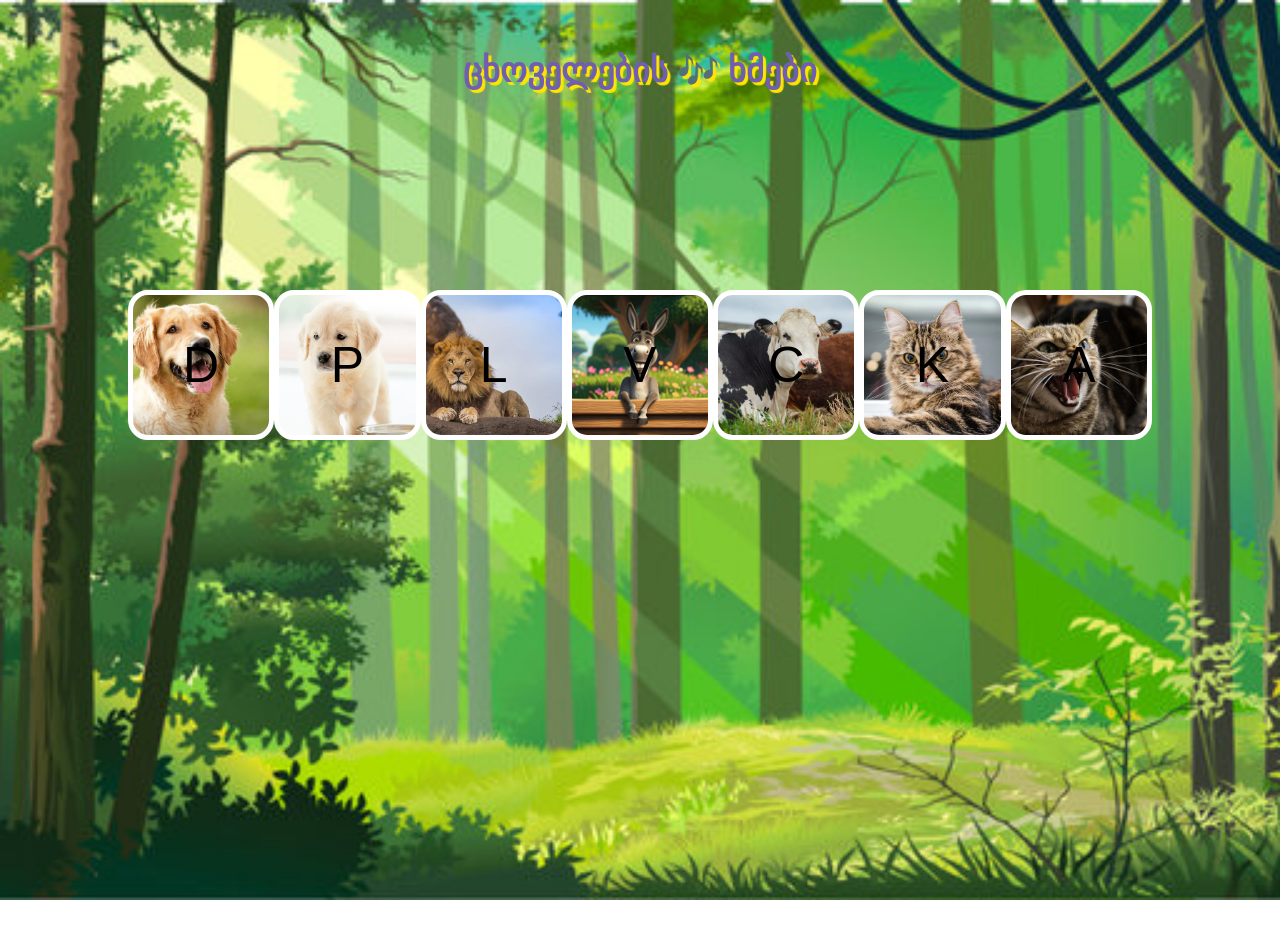
==== index.html @ 3ac44129 "FunnyAnimals" ====
<!DOCTYPE html>
<html lang="en">
<head>
    <meta charset="UTF-8">
    <meta name="viewport" content="width=device-width, initial-scale=1.0">
    <link rel="stylesheet" href="style/style.css">
    <title>Template</title>
</head>
<body>
    <header>
        <h1>
            <a href="index.html">
                ცხოველების 🎶 ხმები
            </a>
        </h1>
    </header>
    <main>
        <div class="flex animalsCont">
            <p class="animal flex d">D</p>
            <p class="animal flex p">P</p>
            <p class="animal flex l">L</p>
            <p class="animal flex v">V</p>
            <p class="animal flex c">C</p>
            <p class="animal flex k">K</p>
            <p class="animal flex a">A</p>
        </div>
    </main>
    <footer></footer>
    <script src="js/scripts.js"></script>
    <script src="js/test.js"></script>
</body>
</html>
---- style/style.css ----
*{
    margin: 0;
    padding: 0;
    list-style-type: none;
    text-decoration: none;
    box-sizing: border-box;
    font-family: 'Franklin Gothic Medium', 'Arial Narrow', Arial, sans-serif;
}
.flex{
    display: flex;
    justify-content: space-between;
    align-items: center;
}
body{
    width: 100%;
    height: 100vh;
    background-image: url(../assets/img/bg.jpg);
    background-repeat: no-repeat;
    background-size: cover;
    background-attachment: fixed;
    background-position: center;
}
h1{
    text-align: center;
    margin: 50px;
}
h1 a{
    font-size: 34px;
    color: #705fb0;
    text-shadow: 3px 3px 1px #ffe600;
}
.animalsCont{
    width: 80%;
    margin: 0 auto;
    margin-top: 200px;
}
.animal.flex{
    align-items: center;
    justify-content: center;
    font-size: 50px;
}
.animal{
    width: 150px;
    height: 150px;
    background-color: rgba(255, 255, 255, 0.7);
    border-radius: 20px;
    border: 5px solid #ffffff;
    background-repeat: no-repeat;
    background-size: cover;
    background-position: center;
}
.d{
    background-image: url(../assets/img/dog.jpg);
}
.p{
    background-image: url(../assets/img/puppy.webp);
}
.l{
    background-image: url(../assets/img/lion.jpg);
}
.v{
    background-image: url(../assets/img/donkey.webp);
}
.c{
    background-image: url(../assets/img/cow.webp);
}
.k{
    background-image: url(../assets/img/cat.jpg);
}
.a{
    background-image: url(../assets/img/angrycat.webp);
}
@media only screen and (max-width:390px){
    h1{
        background-color: rgba(255, 255, 255, 0.7);
        padding: 20px;
        border-radius: 20px;
    }
    .animal{
        color: rgba(0, 0, 0, 0);
    }
    .animalsCont.flex{
        flex-wrap: wrap;
    }
    .animalsCont{
        margin-top: 0;
    }

}
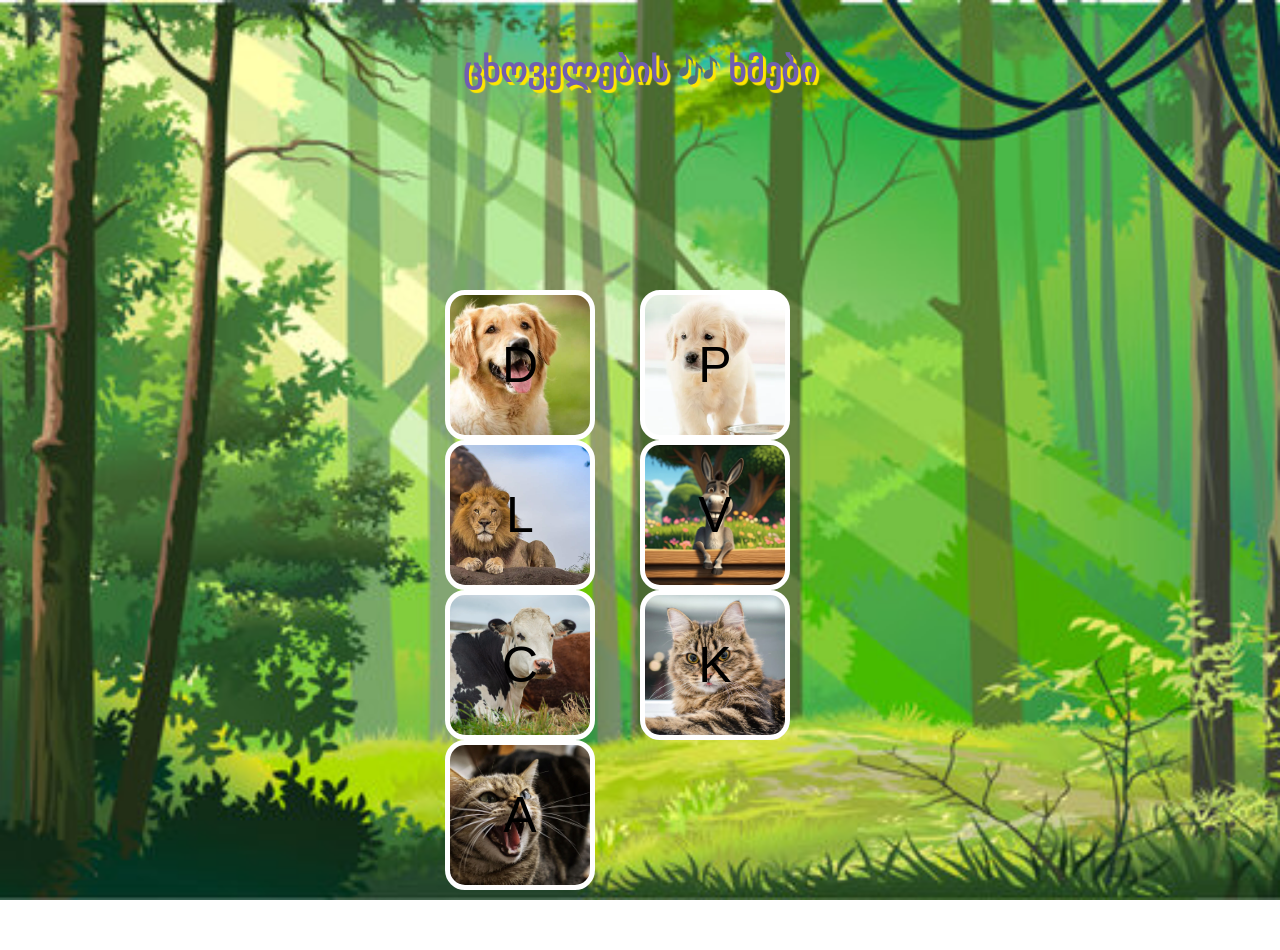
==== commit c9f3da4f: "layout update" ====
--- a/index.html
+++ b/index.html
@@ -15,7 +15,7 @@
         </h1>
     </header>
     <main>
-        <div class="flex animalsCont">
+        <div class="animalsCont">
             <p class="animal flex d">D</p>
             <p class="animal flex p">P</p>
             <p class="animal flex l">L</p>
--- a/style/style.css
+++ b/style/style.css
@@ -19,6 +19,7 @@
     background-size: cover;
     background-attachment: fixed;
     background-position: center;
+    padding-bottom: 50px;
 }
 h1{
     text-align: center;
@@ -30,9 +31,12 @@
     text-shadow: 3px 3px 1px #ffe600;
 }
 .animalsCont{
-    width: 80%;
+    max-width: 390px;
     margin: 0 auto;
     margin-top: 200px;
+    display: grid;
+    grid-template-columns: repeat(2, 1fr);
+    grid-template-rows: repeat(4, 1fr);
 }
 .animal.flex{
     align-items: center;
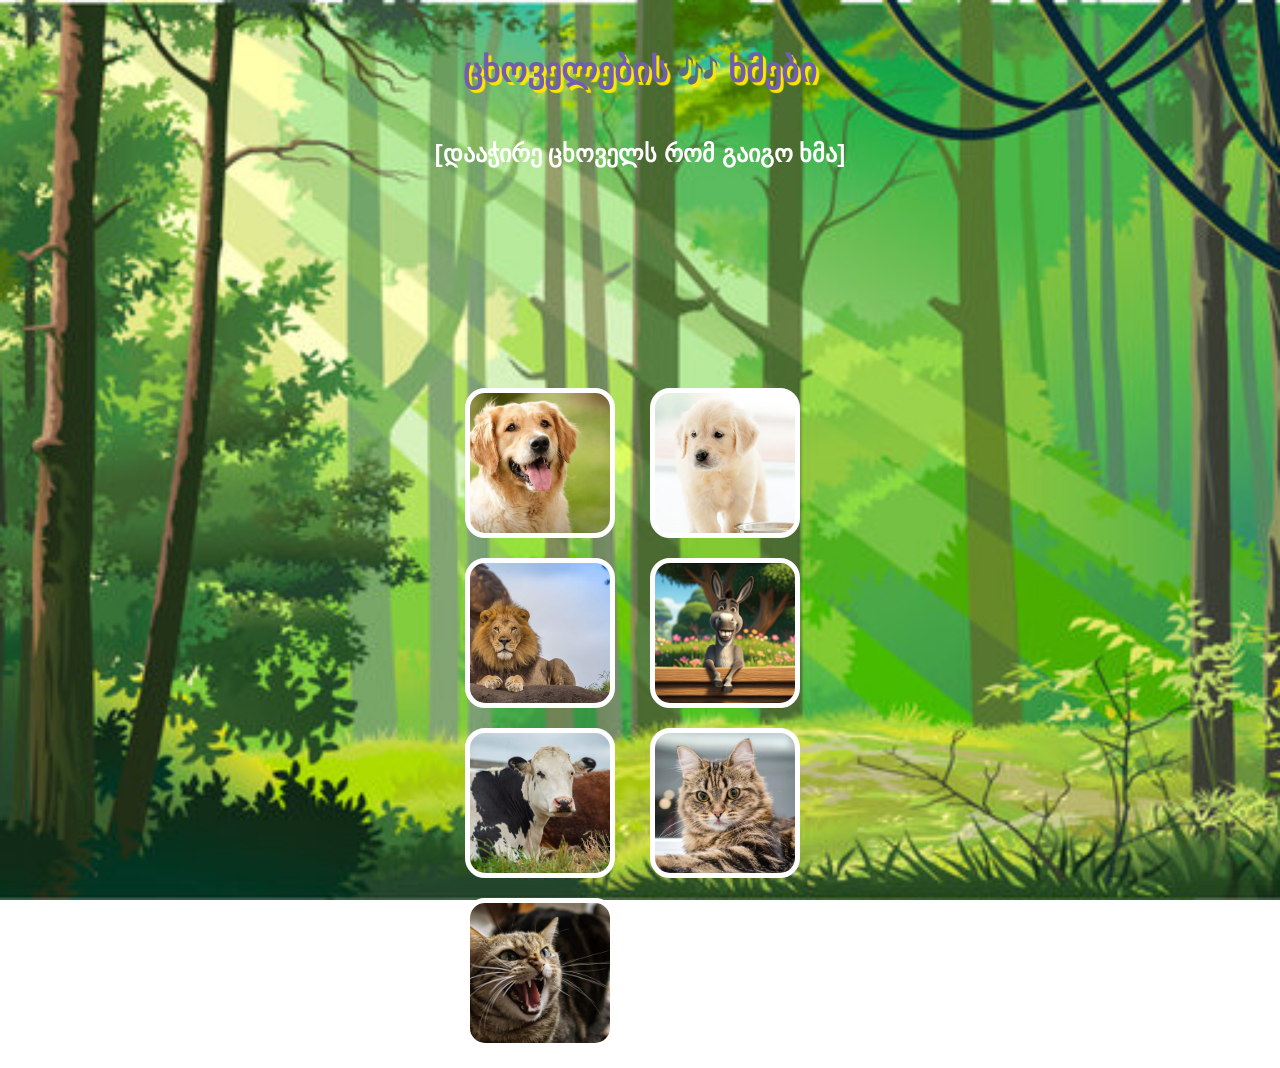
==== commit f94eded5: "update" ====
--- a/index.html
+++ b/index.html
@@ -4,7 +4,7 @@
     <meta charset="UTF-8">
     <meta name="viewport" content="width=device-width, initial-scale=1.0">
     <link rel="stylesheet" href="style/style.css">
-    <title>Template</title>
+    <title>ცხოველების 🎶 ხმები</title>
 </head>
 <body>
     <header>
@@ -13,16 +13,17 @@
                 ცხოველების 🎶 ხმები
             </a>
         </h1>
+        <h2>[დააჭირე ცხოველს რომ გაიგო ხმა]</h2>
     </header>
     <main>
         <div class="animalsCont">
-            <p class="animal flex d">D</p>
-            <p class="animal flex p">P</p>
-            <p class="animal flex l">L</p>
-            <p class="animal flex v">V</p>
-            <p class="animal flex c">C</p>
-            <p class="animal flex k">K</p>
-            <p class="animal flex a">A</p>
+            <p class="animal flex d"></p>
+            <p class="animal flex p"></p>
+            <p class="animal flex l"></p>
+            <p class="animal flex v"></p>
+            <p class="animal flex c"></p>
+            <p class="animal flex k"></p>
+            <p class="animal flex a"></p>
         </div>
     </main>
     <footer></footer>
--- a/style/style.css
+++ b/style/style.css
@@ -30,6 +30,10 @@
     color: #705fb0;
     text-shadow: 3px 3px 1px #ffe600;
 }
+h2{
+    text-align: center;
+    color: #ffffff;
+}
 .animalsCont{
     max-width: 390px;
     margin: 0 auto;
@@ -37,6 +41,8 @@
     display: grid;
     grid-template-columns: repeat(2, 1fr);
     grid-template-rows: repeat(4, 1fr);
+    gap: 20px;
+    padding: 20px;
 }
 .animal.flex{
     align-items: center;
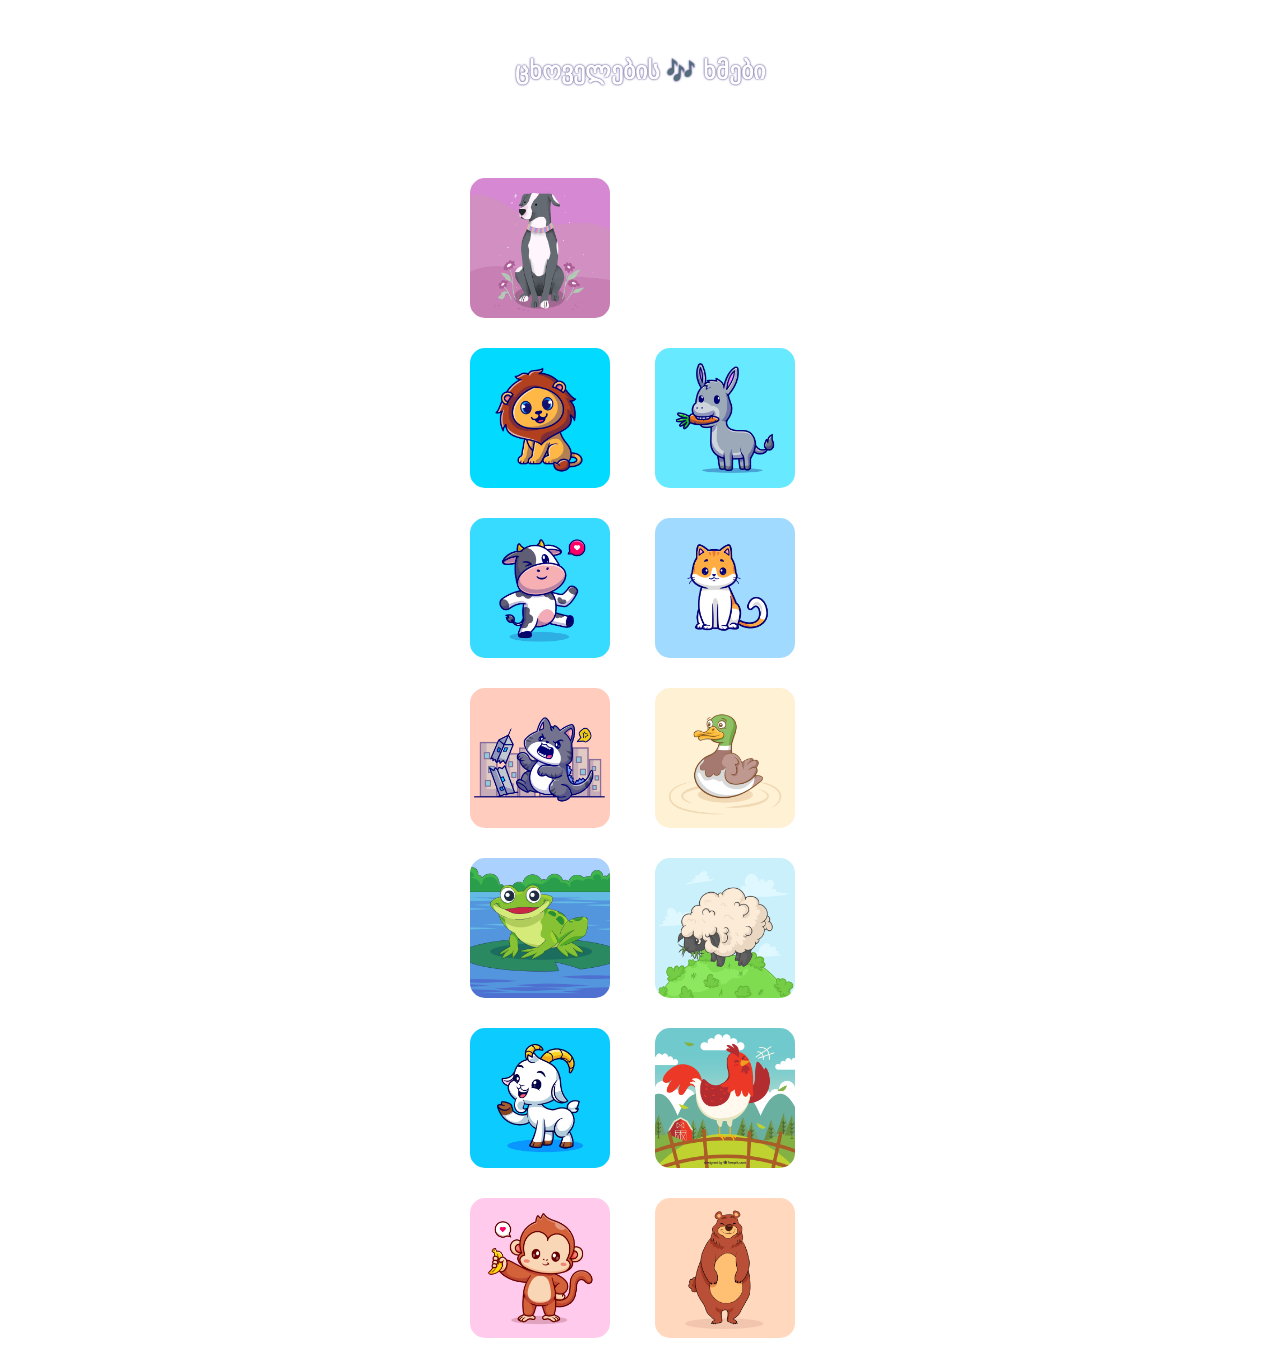
==== commit 3105894c: "new app" ====
--- a/index.html
+++ b/index.html
@@ -17,13 +17,20 @@
     </header>
     <main>
         <div class="animalsCont">
-            <p class="animal flex d"></p>
-            <p class="animal flex p"></p>
-            <p class="animal flex l"></p>
-            <p class="animal flex v"></p>
-            <p class="animal flex c"></p>
-            <p class="animal flex k"></p>
-            <p class="animal flex a"></p>
+            <p class="animal flex dog" animalname="dog"></p>
+            <p class="animal flex puppy" animalname="puppy"></p>
+            <p class="animal flex lion" animalname="lion"></p>
+            <p class="animal flex donkey" animalname="donkey"></p>
+            <p class="animal flex cow" animalname="cow"></p>
+            <p class="animal flex cat" animalname="cat"></p>
+            <p class="animal flex angrycat" animalname="angrycat"></p>
+            <p class="animal flex duck" animalname="duck"></p>
+            <p class="animal flex frog" animalname="frog"></p>
+            <p class="animal flex sheep" animalname="sheep"></p>
+            <p class="animal flex goat" animalname="goat"></p>
+            <p class="animal flex rooster" animalname="rooster"></p>
+            <p class="animal flex monkey" animalname="monkey"></p>
+             <p class="animal flex bear" animalname="bear"></p>
         </div>
     </main>
     <footer></footer>
--- a/style/style.css
+++ b/style/style.css
@@ -14,7 +14,7 @@
 body{
     width: 100%;
     height: 100vh;
-    background-image: url(../assets/img/bg.jpg);
+    background-image: url(../assets/img/forest.jpg);
     background-repeat: no-repeat;
     background-size: cover;
     background-attachment: fixed;
@@ -26,18 +26,18 @@
     margin: 50px;
 }
 h1 a{
-    font-size: 34px;
-    color: #705fb0;
-    text-shadow: 3px 3px 1px #ffe600;
+    font-size: 24px;
+    color: #ffffff;
+    text-shadow: 0 0 2px #18046b;
 }
 h2{
     text-align: center;
     color: #ffffff;
+    font-size: 14px;
 }
 .animalsCont{
     max-width: 390px;
     margin: 0 auto;
-    margin-top: 200px;
     display: grid;
     grid-template-columns: repeat(2, 1fr);
     grid-template-rows: repeat(4, 1fr);
@@ -59,26 +59,50 @@
     background-size: cover;
     background-position: center;
 }
-.d{
+.dog{
     background-image: url(../assets/img/dog.jpg);
 }
-.p{
-    background-image: url(../assets/img/puppy.webp);
+.puppy{
+    background-image: url(../assets/img/pupp.jpg);
 }
-.l{
+.lion{
     background-image: url(../assets/img/lion.jpg);
 }
-.v{
-    background-image: url(../assets/img/donkey.webp);
+.donkey{
+    background-image: url(../assets/img/donkey.jpg);
 }
-.c{
-    background-image: url(../assets/img/cow.webp);
+.cow{
+    background-image: url(../assets/img/cow.jpg);
 }
-.k{
+.cat{
     background-image: url(../assets/img/cat.jpg);
 }
-.a{
-    background-image: url(../assets/img/angrycat.webp);
+.angrycat{
+    background-image: url(../assets/img/angrycat.jpg);
+}
+.duck{
+    background-image: url(../assets/img/duck.jpg);
+}
+.frog{
+    background-image: url(../assets/img/frog.jpg);
+}
+.sheep{
+    background-image: url(../assets/img/sheep.jpg);
+}
+.cow{
+    background-image: url(../assets/img/cow.jpg);
+}
+.goat{
+    background-image: url(../assets/img/oat.jpg);
+}
+.rooster{
+    background-image: url(../assets/img/rooster.jpg);
+}
+.monkey{
+    background-image: url(../assets/img/monkey.jpg);
+}
+.bear{
+    background-image: url(../assets/img/bear.jpg);
 }
 @media only screen and (max-width:390px){
     h1{
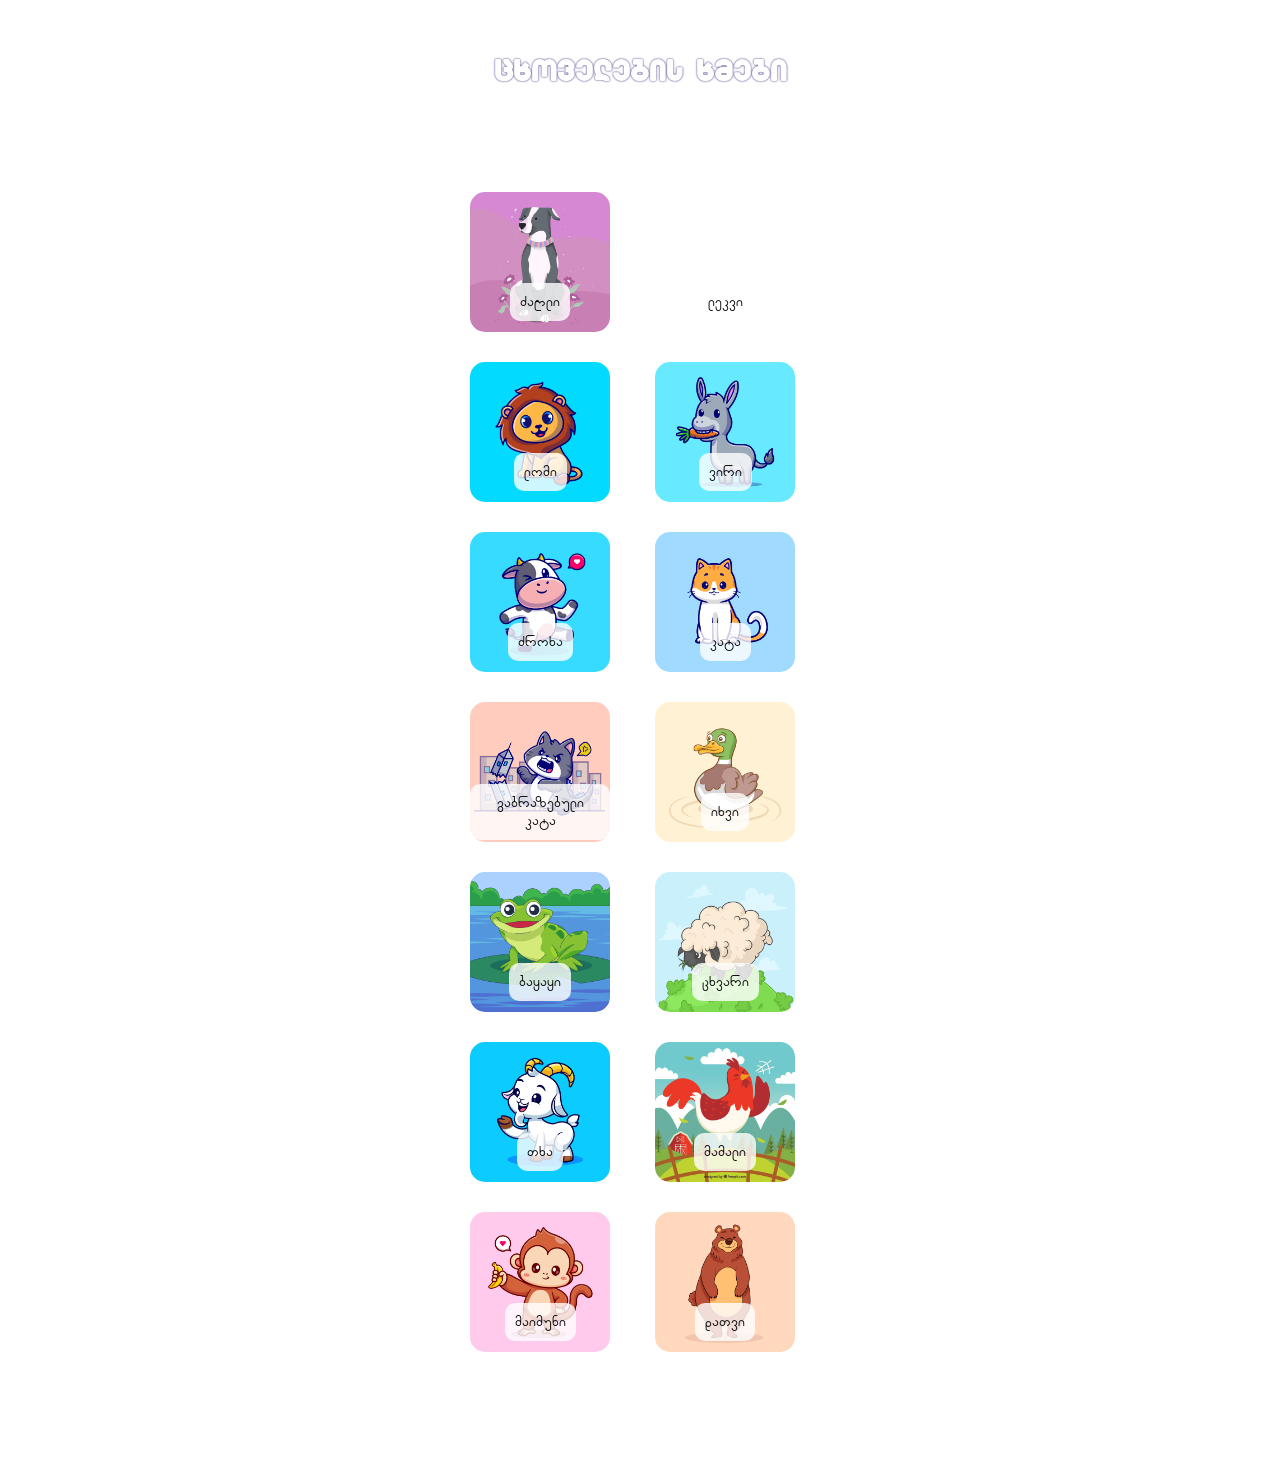
==== commit 489be20f: "final version" ====
--- a/index.html
+++ b/index.html
@@ -4,36 +4,70 @@
     <meta charset="UTF-8">
     <meta name="viewport" content="width=device-width, initial-scale=1.0">
     <link rel="stylesheet" href="style/style.css">
-    <title>ცხოველების 🎶 ხმები</title>
+    <link rel="icon" href="assets/img/sound.png">
+    <title>ცხოველების ხმები</title>
 </head>
 <body>
     <header>
         <h1>
             <a href="index.html">
-                ცხოველების 🎶 ხმები
+                ცხოველების ხმები
             </a>
         </h1>
         <h2>[დააჭირე ცხოველს რომ გაიგო ხმა]</h2>
     </header>
     <main>
         <div class="animalsCont">
-            <p class="animal flex dog" animalname="dog"></p>
-            <p class="animal flex puppy" animalname="puppy"></p>
-            <p class="animal flex lion" animalname="lion"></p>
-            <p class="animal flex donkey" animalname="donkey"></p>
-            <p class="animal flex cow" animalname="cow"></p>
-            <p class="animal flex cat" animalname="cat"></p>
-            <p class="animal flex angrycat" animalname="angrycat"></p>
-            <p class="animal flex duck" animalname="duck"></p>
-            <p class="animal flex frog" animalname="frog"></p>
-            <p class="animal flex sheep" animalname="sheep"></p>
-            <p class="animal flex goat" animalname="goat"></p>
-            <p class="animal flex rooster" animalname="rooster"></p>
-            <p class="animal flex monkey" animalname="monkey"></p>
-             <p class="animal flex bear" animalname="bear"></p>
+            <p class="animal flex dog" animalname="dog">
+                <span>ძაღლი</span>
+            </p>
+            <p class="animal flex puppy" animalname="puppy">
+                <span>ლეკვი</span>
+            </p>
+            <p class="animal flex lion" animalname="lion">
+                <span>ლომი</span>
+            </p>
+            <p class="animal flex donkey" animalname="donkey">
+                <span>ვირი</span>
+            </p>
+            <p class="animal flex cow" animalname="cow">
+                <span>ძროხა</span>
+            </p>
+            <p class="animal flex cat" animalname="cat">
+                <span>კატა</span>
+            </p>
+            <p class="animal flex angrycat" animalname="angrycat">
+                <span>გაბრაზებული კატა</span>
+            </p>
+            <p class="animal flex duck" animalname="duck">
+                <span>იხვი</span>
+            </p>
+            <p class="animal flex frog" animalname="frog">
+                <span>ბაყაყი</span>
+            </p>
+            <p class="animal flex sheep" animalname="sheep">
+                <span>ცხვარი</span>
+            </p>
+            <p class="animal flex goat" animalname="goat">
+                <span>თხა</span>
+            </p>
+            <p class="animal flex rooster" animalname="rooster">
+                <span>მამალი</span>
+            </p>
+            <p class="animal flex monkey" animalname="monkey">
+                <span>მაიმუნი</span>
+            </p>
+             <p class="animal flex bear" animalname="bear">
+                <span>დათვი</span>
+             </p>
         </div>
     </main>
-    <footer></footer>
+    <footer>
+        <p>დამზადებულია 
+            <a href="https://webcode.ge/" target="_blank">webcode.ge</a>-ის მიერ
+        </p>
+        <p>&copy; ყველა უფლება დაცულია</p>
+    </footer>
     <script src="js/scripts.js"></script>
     <script src="js/test.js"></script>
 </body>
--- a/style/style.css
+++ b/style/style.css
@@ -1,10 +1,18 @@
+@font-face {
+    font-family: Dachi;
+    src: url(../assets/fonts/Dachi\ the\ Lynx-46841546889.otf);
+}
+@font-face {
+    font-family: MChNeobau;
+    src: url(../assets/fonts/MChNeobau-Regular-3394124541.otf);
+}
 *{
     margin: 0;
     padding: 0;
     list-style-type: none;
     text-decoration: none;
     box-sizing: border-box;
-    font-family: 'Franklin Gothic Medium', 'Arial Narrow', Arial, sans-serif;
+    font-family: MChNeobau;
 }
 .flex{
     display: flex;
@@ -24,16 +32,18 @@
 h1{
     text-align: center;
     margin: 50px;
+    font-family: Dachi;
 }
 h1 a{
     font-size: 24px;
     color: #ffffff;
     text-shadow: 0 0 2px #18046b;
+    font-family: Dachi;
 }
 h2{
     text-align: center;
     color: #ffffff;
-    font-size: 14px;
+    font-size: 18px;
 }
 .animalsCont{
     max-width: 390px;
@@ -58,6 +68,16 @@
     background-repeat: no-repeat;
     background-size: cover;
     background-position: center;
+    padding-top: 80px;
+}
+.animal span{
+
+    text-align: center;
+    padding: 10px;
+    background-color: rgba(255, 255, 255, 0.8);
+    font-size: 16px;
+    border-radius: 10px;
+    cursor: pointer;
 }
 .dog{
     background-image: url(../assets/img/dog.jpg);
@@ -104,6 +124,16 @@
 .bear{
     background-image: url(../assets/img/bear.jpg);
 }
+footer{
+    text-align: center;
+    color: #ffffff;
+    padding: 20px;
+}
+footer a{
+    color: #ffffff;
+    font-family: Dachi;
+    text-decoration: underline;
+}
 @media only screen and (max-width:390px){
     h1{
         background-color: rgba(255, 255, 255, 0.7);
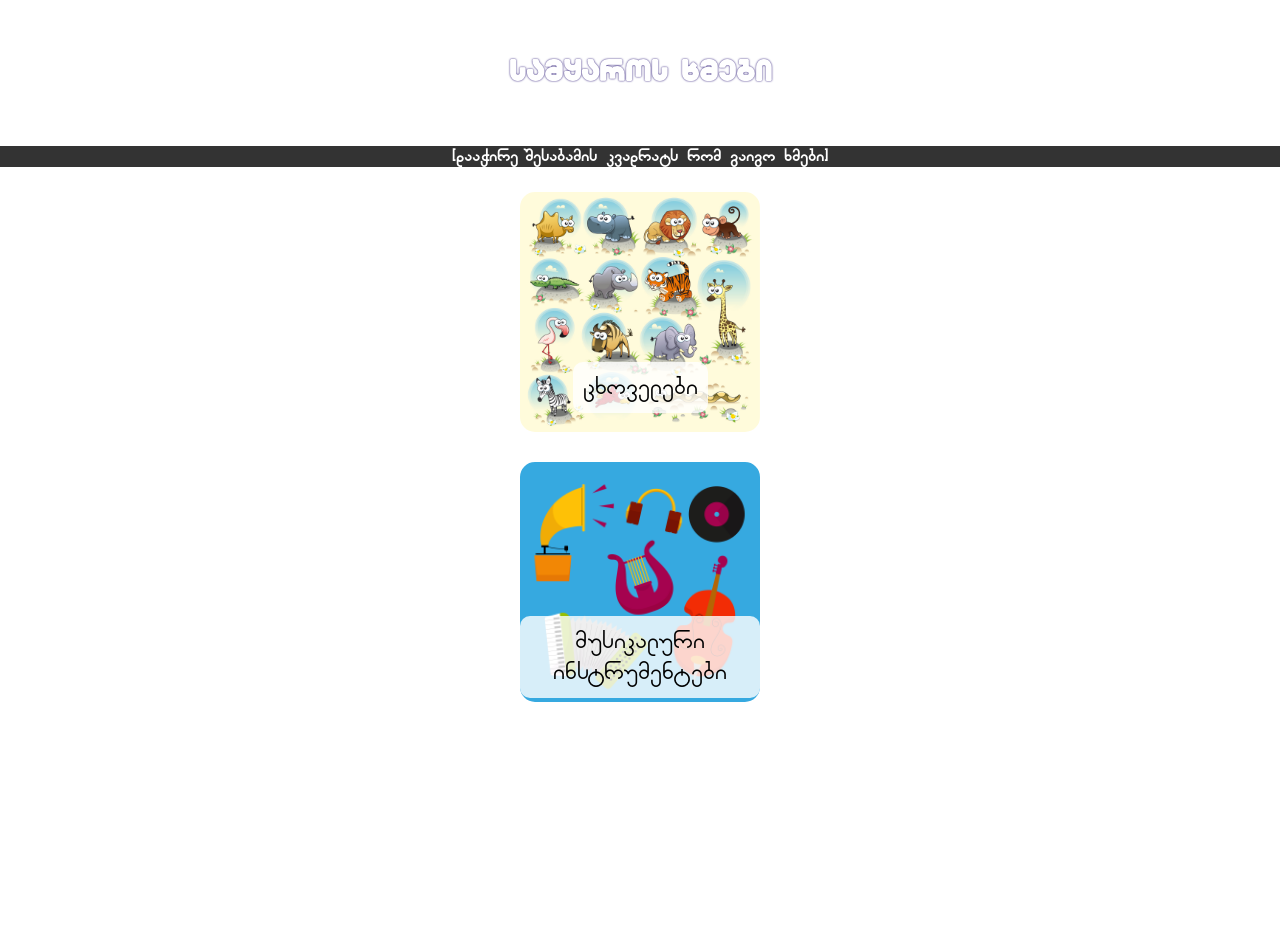
==== commit 9ece24a0: "update: musical instument sounds added" ====
--- a/index.html
+++ b/index.html
@@ -5,61 +5,27 @@
     <meta name="viewport" content="width=device-width, initial-scale=1.0">
     <link rel="stylesheet" href="style/style.css">
     <link rel="icon" href="assets/img/sound.png">
-    <title>ცხოველების ხმები</title>
+    <title>სამყაროს ხმები</title>
 </head>
 <body>
     <header>
         <h1>
             <a href="index.html">
-                ცხოველების ხმები
+                სამყაროს ხმები
             </a>
         </h1>
-        <h2>[დააჭირე ცხოველს რომ გაიგო ხმა]</h2>
+        <h2>[დააჭირე შესაბამის კვადრატს რომ გაიგო ხმები]</h2>
     </header>
     <main>
-        <div class="animalsCont">
-            <p class="animal flex dog" animalname="dog">
-                <span>ძაღლი</span>
+        <div class="container flex">
+            <p class="item flex animalitem">
+                <span>ცხოველები</span>
+                <a href="animals.html"></a>
             </p>
-            <p class="animal flex puppy" animalname="puppy">
-                <span>ლეკვი</span>
+            <p class="item flex musicitem">
+                <span>მუსიკალური ინსტრუმენტები</span>
+                <a href="music.html"></a>
             </p>
-            <p class="animal flex lion" animalname="lion">
-                <span>ლომი</span>
-            </p>
-            <p class="animal flex donkey" animalname="donkey">
-                <span>ვირი</span>
-            </p>
-            <p class="animal flex cow" animalname="cow">
-                <span>ძროხა</span>
-            </p>
-            <p class="animal flex cat" animalname="cat">
-                <span>კატა</span>
-            </p>
-            <p class="animal flex angrycat" animalname="angrycat">
-                <span>გაბრაზებული კატა</span>
-            </p>
-            <p class="animal flex duck" animalname="duck">
-                <span>იხვი</span>
-            </p>
-            <p class="animal flex frog" animalname="frog">
-                <span>ბაყაყი</span>
-            </p>
-            <p class="animal flex sheep" animalname="sheep">
-                <span>ცხვარი</span>
-            </p>
-            <p class="animal flex goat" animalname="goat">
-                <span>თხა</span>
-            </p>
-            <p class="animal flex rooster" animalname="rooster">
-                <span>მამალი</span>
-            </p>
-            <p class="animal flex monkey" animalname="monkey">
-                <span>მაიმუნი</span>
-            </p>
-             <p class="animal flex bear" animalname="bear">
-                <span>დათვი</span>
-             </p>
         </div>
     </main>
     <footer>
--- a/style/style.css
+++ b/style/style.css
@@ -16,7 +16,7 @@
 }
 .flex{
     display: flex;
-    justify-content: space-between;
+    justify-content: center;
     align-items: center;
 }
 body{
@@ -44,85 +44,151 @@
     text-align: center;
     color: #ffffff;
     font-size: 18px;
-}
-.animalsCont{
-    max-width: 390px;
+    background-color: rgba(0, 0, 0, 0.8);
+}
+.goback{
+    text-align: center;
+    margin-top: 20px;
+}
+.goback a{
+    font-size: 20px;
+    color: #ffffff;
+    text-decoration: underline;
+}
+.goback img{
+    width: 30px;
+    margin-right: 20px;
+}
+.container{
+    width: 350px;
     margin: 0 auto;
-    display: grid;
-    grid-template-columns: repeat(2, 1fr);
-    grid-template-rows: repeat(4, 1fr);
     gap: 20px;
     padding: 20px;
 }
-.animal.flex{
+.container.flex{
+    flex-direction: column;
+    align-items: center;
+}
+.item.flex{
     align-items: center;
     justify-content: center;
     font-size: 50px;
 }
-.animal{
-    width: 150px;
-    height: 150px;
+.item{
+     width: 250px;
+    height: 250px;
+    position: relative;
     background-color: rgba(255, 255, 255, 0.7);
     border-radius: 20px;
     border: 5px solid #ffffff;
     background-repeat: no-repeat;
     background-size: cover;
     background-position: center;
-    padding-top: 80px;
-}
-.animal span{
-
+    padding-top: 150px;
+}
+.item span{
     text-align: center;
     padding: 10px;
     background-color: rgba(255, 255, 255, 0.8);
-    font-size: 16px;
     border-radius: 10px;
     cursor: pointer;
+    font-size: 28px;
+}
+
+.item a{
+    display: block;
+    position: absolute;
+    top:0;
+    left: 0;
+    width: 100%;
+    height: 100%;
+}
+.animalitem{
+    background-image: url(../assets/img/animals.jpg);
+}
+.musicitem{
+    background-image: url(../assets/img/music.jpg);
 }
 .dog{
-    background-image: url(../assets/img/dog.jpg);
+    background-image: url(../assets/img/animals/dog.jpg);
 }
 .puppy{
-    background-image: url(../assets/img/pupp.jpg);
+    background-image: url(../assets/img/animals/pupp.jpg);
 }
 .lion{
-    background-image: url(../assets/img/lion.jpg);
+    background-image: url(../assets/img/animals/lion.jpg);
 }
 .donkey{
-    background-image: url(../assets/img/donkey.jpg);
+    background-image: url(../assets/img/animals/donkey.jpg);
 }
 .cow{
-    background-image: url(../assets/img/cow.jpg);
+    background-image: url(../assets/img/animals/cow.jpg);
 }
 .cat{
-    background-image: url(../assets/img/cat.jpg);
+    background-image: url(../assets/img/animals/cat.jpg);
 }
 .angrycat{
-    background-image: url(../assets/img/angrycat.jpg);
+    background-image: url(../assets/img/animals/angrycat.jpg);
 }
 .duck{
-    background-image: url(../assets/img/duck.jpg);
+    background-image: url(../assets/img/animals/duck.jpg);
 }
 .frog{
-    background-image: url(../assets/img/frog.jpg);
+    background-image: url(../assets/img/animals/frog.jpg);
 }
 .sheep{
-    background-image: url(../assets/img/sheep.jpg);
+    background-image: url(../assets/img/animals/sheep.jpg);
 }
 .cow{
-    background-image: url(../assets/img/cow.jpg);
+    background-image: url(../assets/img/animals/cow.jpg);
 }
 .goat{
-    background-image: url(../assets/img/oat.jpg);
+    background-image: url(../assets/img/animals/oat.jpg);
 }
 .rooster{
-    background-image: url(../assets/img/rooster.jpg);
+    background-image: url(../assets/img/animals/rooster.jpg);
 }
 .monkey{
-    background-image: url(../assets/img/monkey.jpg);
+    background-image: url(../assets/img/animals/monkey.jpg);
 }
 .bear{
-    background-image: url(../assets/img/bear.jpg);
+    background-image: url(../assets/img/animals/bear.jpg);
+}
+.accordeon{
+    background-image: url(../assets/img/music/accordeon.png);
+}
+.arfa{
+    background-image: url(../assets/img/music/arfa.jpg);
+}
+.drum{
+    background-image: url(../assets/img/music/drum.jpg);
+}
+.guitar{
+    background-image: url(../assets/img/music/guitar.jpg);
+}
+.panduri{
+    background-image: url(../assets/img/music/panduri.webp);
+}
+.piano{
+    background-image: url(../assets/img/music/piano.jpg);
+}
+.qsiloponi{
+    background-image: url(../assets/img/music/qsiloponi.jpg);
+}
+.violin{
+    background-image: url(../assets/img/music/violin.jpg);
+}
+.maracas{
+    background-image: url(../assets/img/music/maracas.avif);
+}
+.tamburine{
+    background-image: url(../assets/img/music/tamburine.jpg);
+}
+.trumpet{
+    background-image: url(../assets/img/music/trumpet.avif);
+}
+.flute{
+    background-image: url(../assets/img/music/flute.jpg);
 }
 footer{
     text-align: center;
@@ -134,20 +200,3 @@
     font-family: Dachi;
     text-decoration: underline;
 }
-@media only screen and (max-width:390px){
-    h1{
-        background-color: rgba(255, 255, 255, 0.7);
-        padding: 20px;
-        border-radius: 20px;
-    }
-    .animal{
-        color: rgba(0, 0, 0, 0);
-    }
-    .animalsCont.flex{
-        flex-wrap: wrap;
-    }
-    .animalsCont{
-        margin-top: 0;
-    }
-
-}
